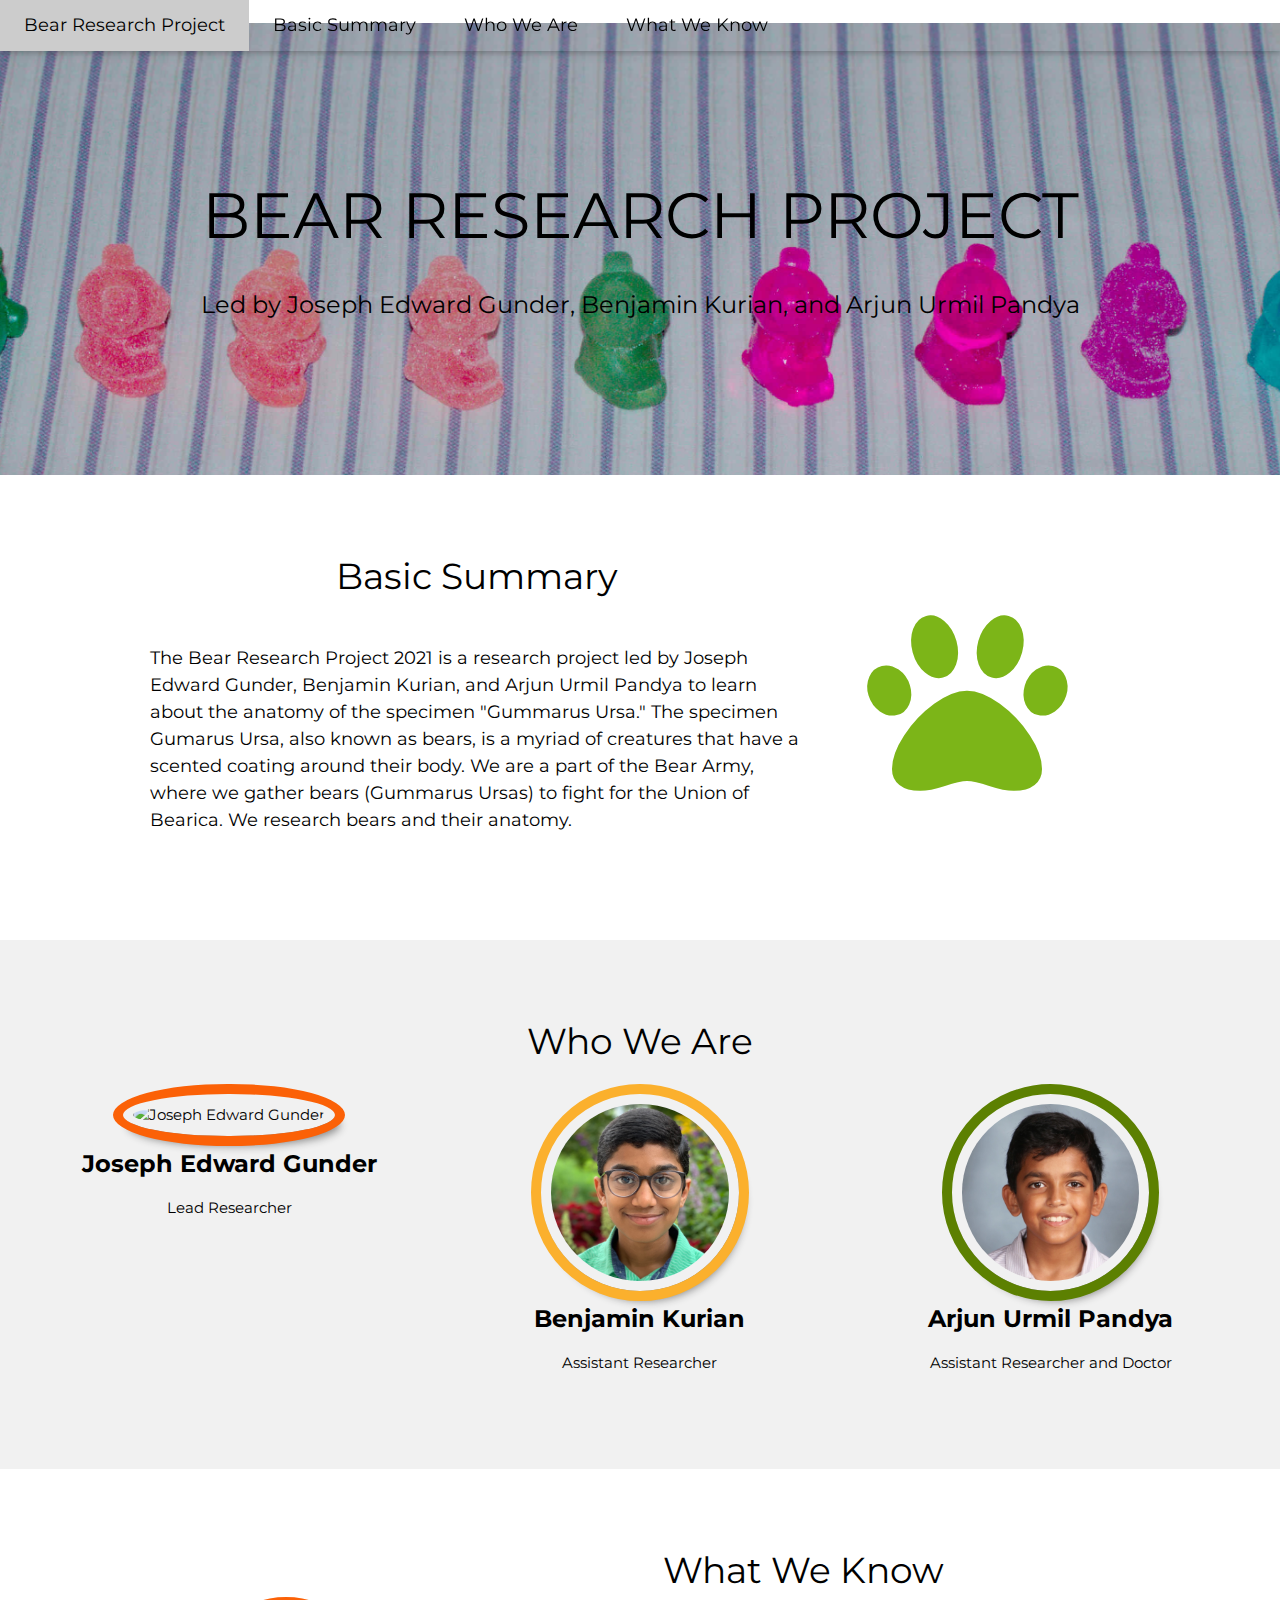
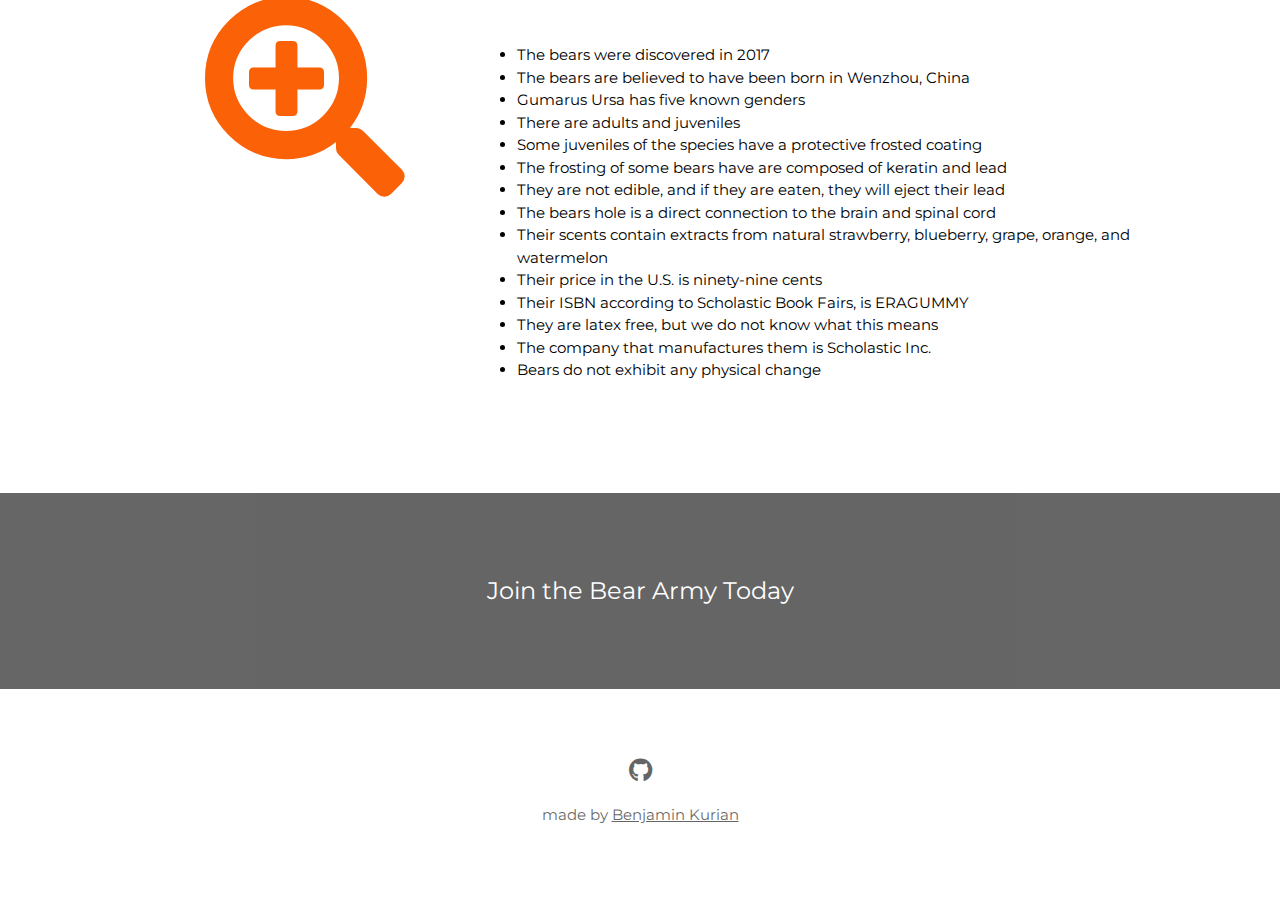
==== index.html @ c3b4f375 "added color palette and overall font is now montserrat" ====
<!DOCTYPE html>
<html itemscope="" itemtype="http://schema.org/WebPage" lang="en">
<head>
<title>Bear Research Project - A Research Project Led By Joseph Edward Gunder, Benjamin Kurian, and Arjun Urmil Pandya</title>

<meta charset="UTF-8">
<meta name="application-name" content="Bear Research Project">
<meta name="generator" content="Visual Studio Code">
<meta name="description" content="Researching the species, 'Gummarus Ursa'">
<meta name="keywords" content="Bears, Research, Project, Bear, Joseph, Edward, Gunder, Benjamin, Kurian, Arjun, Urmil, Pandya">
<meta name="author" content="Benjamin Kurian">
<meta name="viewport" content="width=device-width, initial-scale=1.0">
<link rel="stylesheet" href="https://www.w3schools.com/w3css/4/w3.css">
<link rel="stylesheet" href="https://fonts.googleapis.com/css?family=Lato">
<link rel="stylesheet" href="https://fonts.googleapis.com/css?family=Montserrat">
<link rel="stylesheet" href="https://use.fontawesome.com/releases/v5.15.4/css/all.css">
<link rel="stylesheet" href="/assets/style.css">
<link rel="shortcut icon" type="image/png" href="/images/icon.png"/>
=
</head>
<body>
<!-- Navbar -->
<div class="w3-top">
  <div class="w3-bar navbar-color w3-card w3-left-align w3-large">
    <a class="w3-bar-item w3-button w3-hover-black w3-hide-medium w3-hide-large w3-right" href="javascript:void(0);" onclick="myFunction()" title="Toggle Navigation Menu"><i class="fa fa-bars"></i></a>
    <a href="#" class="w3-bar-item w3-button w3-padding-large w3-white">Bear Research Project</a>
    <a href="#basic_summary" class="w3-bar-item w3-button w3-hide-small w3-padding-large w3-hover-white">Basic Summary</a>
    <a href="#who_we_are" class="w3-bar-item w3-button w3-hide-small w3-padding-large w3-hover-white">Who We Are</a>
    <a href="#what_we_know" class="w3-bar-item w3-button w3-hide-small w3-padding-large w3-hover-white">What We Know</a>
  </div>

  <!-- Navbar on small screens -->
  <div id="navDemo" class="w3-bar-block w3-white w3-hide w3-hide-large w3-hide-medium">
    <a href="#basic_summary" class="w3-bar-item w3-button w3-padding-large">Basic Summary</a>
    <a href="#who_we_are" class="w3-bar-item w3-button w3-padding-large">Who We Are</a>
    <a href="#what_we_know" class="w3-bar-item w3-button w3-padding-large">What We Know</a>
  </div>
</div>

<!-- Header -->
<header class="bgimg-1 w3-display-container  w3-container w3-center" style="padding:128px 16px">
  <div><h1 class="w3-margin w3-jumbo ball">BEAR RESEARCH PROJECT</h1>
  <p class="w3-xlarge">Led by Joseph Edward Gunder, Benjamin Kurian, and Arjun Urmil Pandya</p>

</header>

<!-- First Grid -->
<a id="basic_summary">
<div class="w3-row-padding w3-padding-64 w3-container">
  <div class="w3-content">
    <div class="w3-twothird">
      <h1><center>Basic Summary</center></h1>
      <h5 class="w3-padding-32">The Bear Research Project 2021 is a research project led by Joseph Edward Gunder, Benjamin Kurian, and Arjun Urmil Pandya to learn about the anatomy of the specimen "Gummarus Ursa." The specimen Gumarus Ursa, also known as bears, is a myriad of creatures that have a scented coating around their body. We are a part of the Bear Army, where we gather bears (Gummarus Ursas) to fight for the Union of Bearica. We research bears and their anatomy.</h5>
    </div>

    <div class="w3-third w3-center">
      <i class="fas fa-paw w3-padding-64 apple-green ball"></i>
    </div>
  </div>
</div>

<!-- Second Grid -->
<a id="who_we_are">

<div class="w3-row-padding w3-padding-64 w3-container w3-light-grey">
 <h1><center>Who We Are</center></h1>
<div class="w3-row-padding w3-padding-16 w3-center">
   
   <div class="w3-third">
  
      <img class="ball w3-circle w3-circle-safety-orange-blaze-orange ben-drop-shadow"src="/" alt="Joseph Edward Gunder" style="width:50%">
      <h3><b>Joseph Edward Gunder</b></h3>
      <p>Lead Researcher</p>
    </div>
    <div class="w3-third">
      <img class="ball w3-circle w3-circle-honey-yellow ben-drop-shadow" src="/images/Benjamin Kurian.jpg" alt="Benjamin Kurian" style="width:50%">
      <h3><b>Benjamin Kurian</b></h3>
      <p>Assistant Researcher</p>
    </div>
    <div class="w3-third">
      <img  class="ball w3-circle w3-circle-avocado ben-drop-shadow"  src="/images/Arjun Urmil Pandya.jpg" alt="Arjun Urmil Pandya" style="width:50%">
      <h3><b>Arjun Urmil Pandya</b></h3>
      <p>Assistant Researcher and Doctor</p>
    </div>
    <div class="w3-third">
    
      
  </div>

  <div class="w3-content">

  </div>
</div>
  </div>

<!-- Third Grid -->
<a id="what_we_know">
<div class="w3-row-padding  w3-padding-64 w3-container">
  <div class="w3-content">
    <div class="w3-third w3-center vertical-align">
      <i class="vertical-align fas fa-search-plus w3-padding-64 safety-orange-blaze-orange w3-margin-right ball"></i>
    </div>

    <div class="w3-twothird">
      <h1><center>What We Know</center></h1>
      <ul class="w3-padding-32">
     <li>The bears were discovered in 2017</li>
     <li>The bears are believed to have been born in Wenzhou, China</li>
     <li>Gumarus Ursa has five known genders</li>
      <li>There are adults and juveniles</li>
      <li>Some juveniles of the species have a protective frosted coating</li>
<li>The frosting of some bears have are composed of keratin and lead</li>
<li>They are not edible, and if they are eaten, they will eject their lead</li>
<li>The bears hole is a direct connection to the brain and spinal cord</li>
<li>Their scents contain extracts from natural strawberry, blueberry, grape, orange, and watermelon</li>
<li>Their price in the U.S. is ninety-nine cents</li>
<li>Their ISBN according to Scholastic Book Fairs, is ERAGUMMY</li>
<li>They are latex free, but we do not know what this means</li>
<li>The company that manufactures them is Scholastic Inc.</li>
<li>Bears do not exhibit any physical change</li>

       
      </ul>
    </div>
  </div>
</div>

<a id="join_army">
<div class="w3-container w3-black w3-center w3-opacity w3-padding-64">
    
    <h1 class="w3-margin w3-xlarge ball">Join the Bear Army Today</h1>
</div>

<!-- Footer -->
<footer class="w3-container w3-padding-64 w3-center w3-opacity">  
  <div class="w3-xlarge w3-padding-">
    <a href="https://github.com/benkurian/benkurian.github.io" target="_blank" rel="noopener noreferrer"><i class="fab fa-github w3-hover-opacity"></i></a>
 

   

 </div>
 <p>made by <a href="https://bit.ly/bennymyboi" target="_blank">Benjamin Kurian</a></p>
</footer>

<script>
// Used to toggle the menu on small screens when clicking on the menu button
function myFunction() {
  var x = document.getElementById("navDemo");
  if (x.className.indexOf("w3-show") == -1) {
    x.className += " w3-show";
  } else { 
    x.className = x.className.replace(" w3-show", "");
  }
}
</script>

</body>
</html>
---- assets/style.css ----
/* COLOR PALETTE*/
.safety-orange-blaze-orange {
color:#fb6107ff;
}
.minion-yellow {
color:#f3de2cff;
}
.apple-green {
color:#7cb518ff;
}
.avocado {
color:#5c8001ff;
}
.honey-yellow {
  color:#fbb02dff;
}


.navbar-color {
  animation-name: backgroundColorPalette;
  animation-duration: 5s;
  animation-iteration-count: infinite;
  animation-direction: alternate;
  animation-timing-function: ease linear; 
  /* linear is enabled default, it’s not necessary to add it make it work but it can make your code more expressive */
}

@keyframes backgroundColorPalette {
  0% {
    background: #fb6107ff;
  }
  33% {
    background: #fbb02dff;
  }
  66% {
    background: #f3de2cff;
  }
  100% {
    background: #7cb518ff;
  }
 
}


.bgimg-1 {
  background-image: url('/images/parallax1.jpg');
  min-height: 100%;
}

.w3-bar,h1,button {
font-family: "Montserrat", sans-serif;
}
.fa-anchor,.fa-paw, .fas {font-size:200px;
}

.ball {
  animation: bounce 1s ease infinite alternate;
  -webkit-animation: bounce 1s ease infinite alternate;
}

@keyframes bounce {
  from {
    transform: translateY(0px);
  }
  
  to {
    transform: translateY(-15px);
  }
}
@-webkit-keyframes bounce {
  from {
    transform: translateY(0px);
  }
  to {
    transform: translateY(-15px);
  }
} 

html {
    scroll-behavior: smooth;
  }
  

  .montserrat {
    font-family: "Montserrat";
  }
  body,h1,h2,h3,h4,h5,h6 {
    font-family: "Montserrat", sans-serif;
  }
  
  .bgimg-1, .bgimg-2, .bgimg-3 {
    background-attachment: fixed;
    background-position: center;
    background-repeat: no-repeat;
    background-size: cover;
  }


  

  .vertical-align {
    vertical-align: middle;
  }

  .w3-circle-safety-orange-blaze-orange {
    outline: 10px solid #fb6107ff;
  }
  
  .w3-circle-honey-yellow {
    outline: 10px solid #fbb02dff;
  }

  .w3-circle-avocado {
    outline: 10px solid #5c8001ff;
  }

  .ben-drop-shadow {
    padding: 10px;
    box-shadow: 5px 10px 8px #888888;
  }
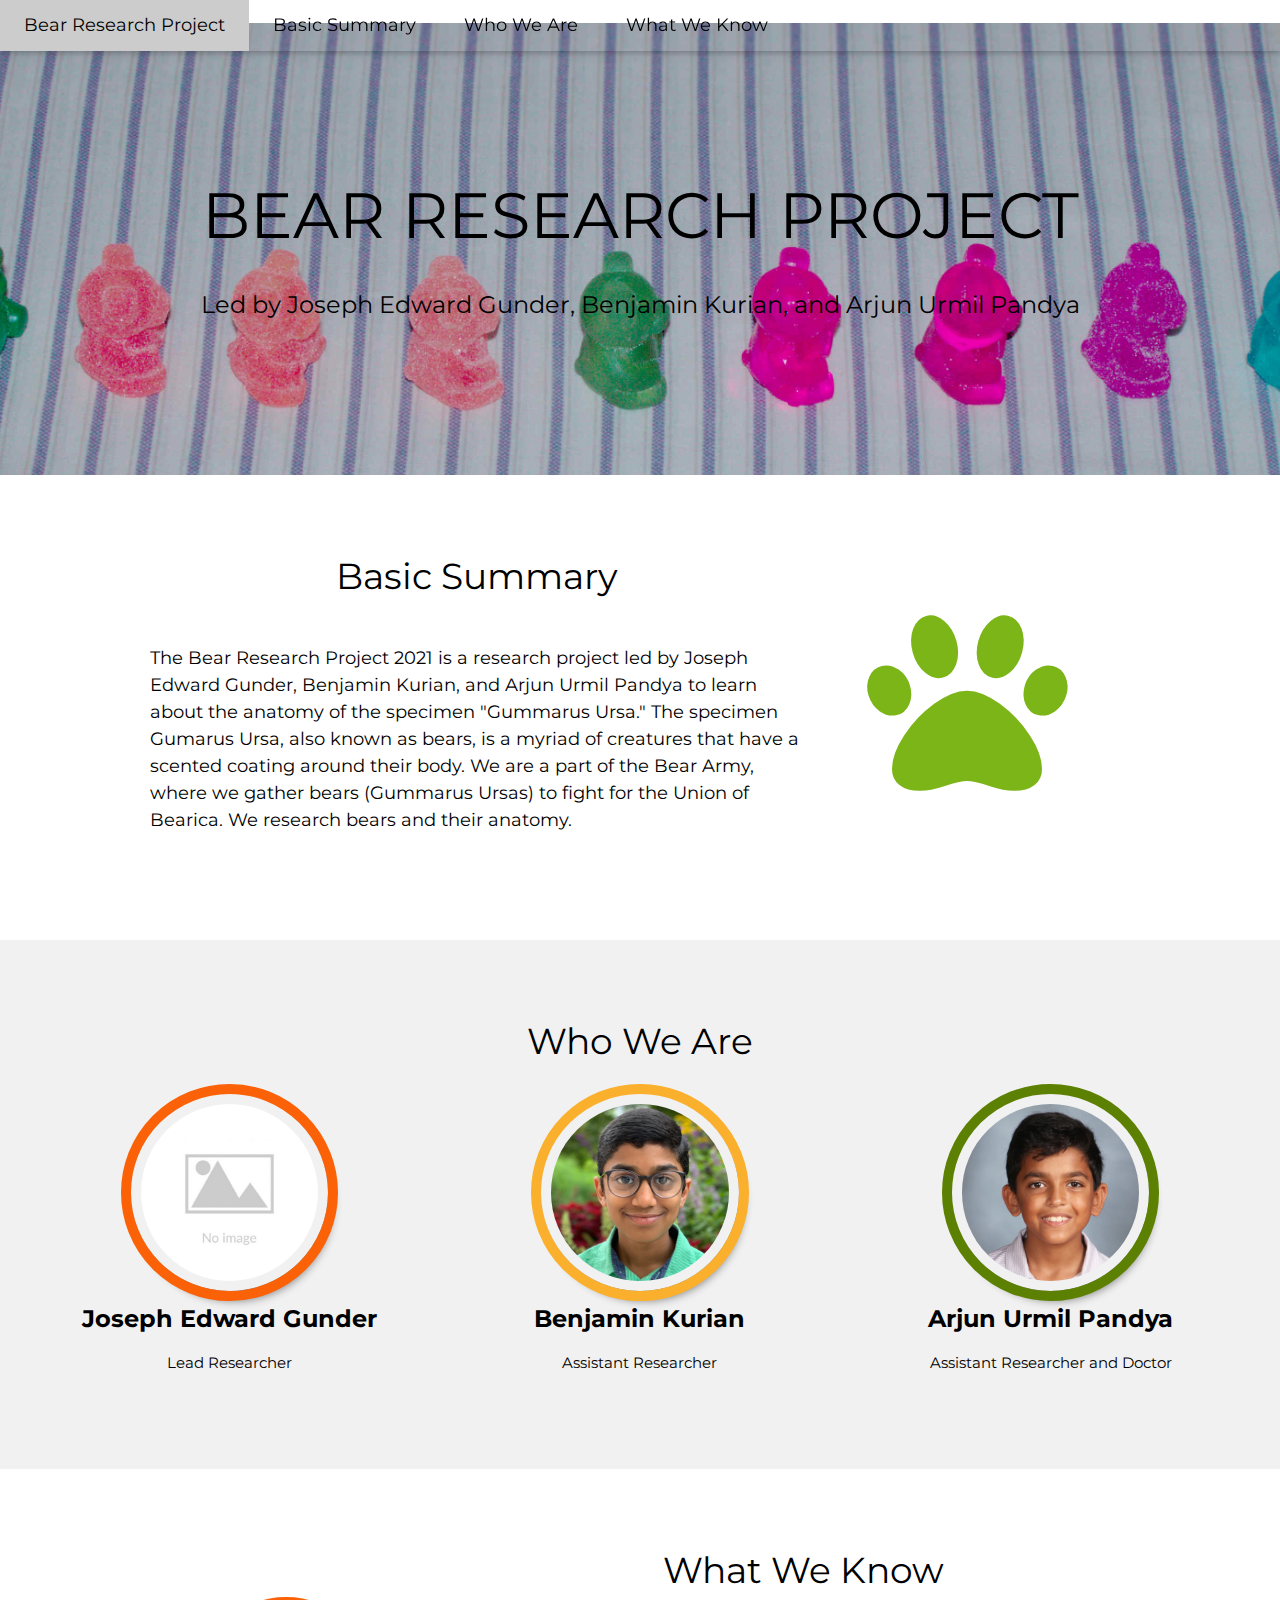
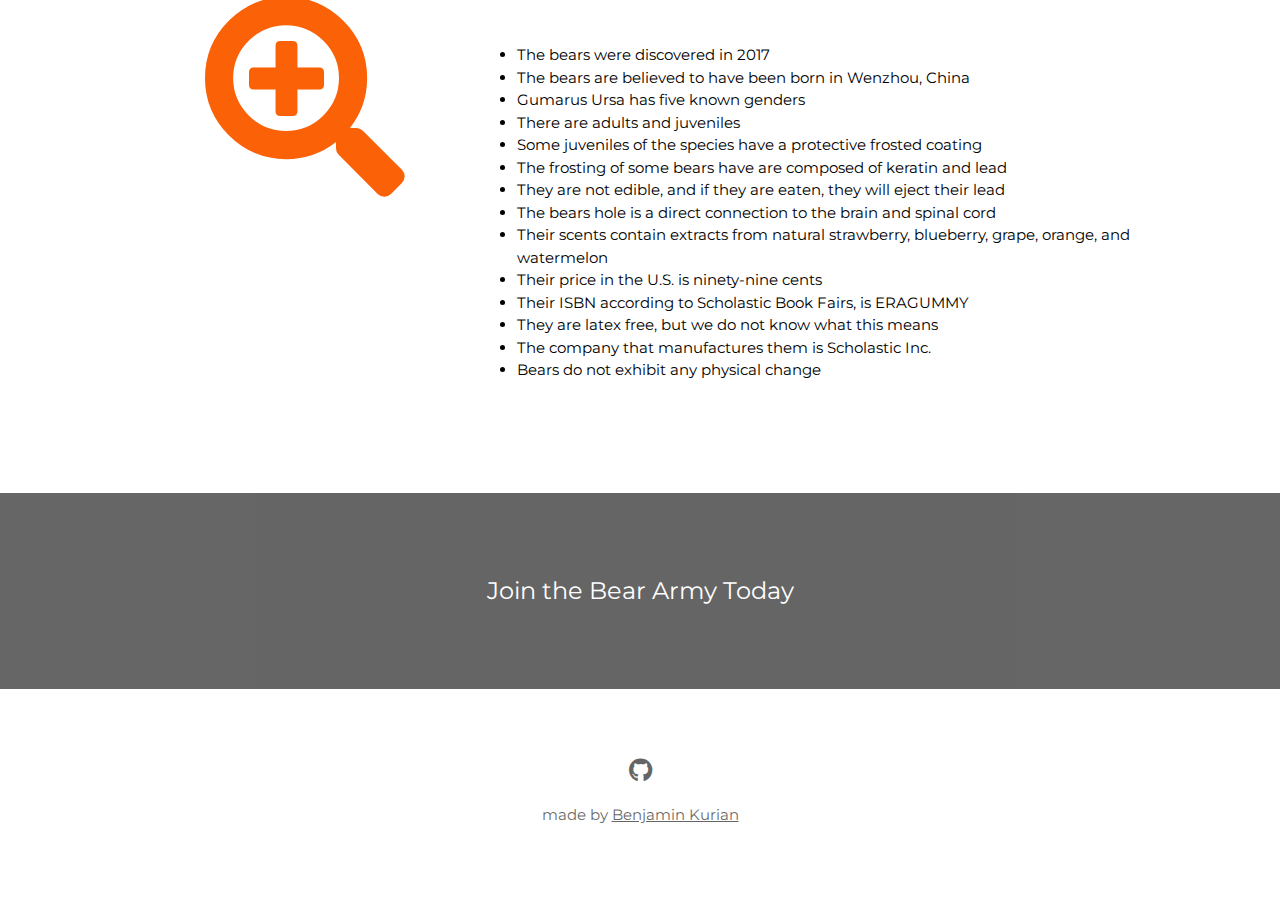
==== commit 40e05f84: "added placeholder image for joey" ====
--- a/index.html
+++ b/index.html
@@ -67,18 +67,23 @@
 <div class="w3-row-padding w3-padding-16 w3-center">
    
    <div class="w3-third">
-  
-      <img class="ball w3-circle w3-circle-safety-orange-blaze-orange ben-drop-shadow"src="/" alt="Joseph Edward Gunder" style="width:50%">
+  <a href="/404.html">
+      <img class="ball w3-circle w3-circle-safety-orange-blaze-orange ben-drop-shadow imghover"src="/images/Joseph Edward Gunder.jpg" onerror="this.onerror=null; this.src='/images/Default.jpeg'" alt="Joseph Edward Gunder" style="width:50%">
+      </a>
       <h3><b>Joseph Edward Gunder</b></h3>
       <p>Lead Researcher</p>
     </div>
     <div class="w3-third">
-      <img class="ball w3-circle w3-circle-honey-yellow ben-drop-shadow" src="/images/Benjamin Kurian.jpg" alt="Benjamin Kurian" style="width:50%">
+      <a href="https://www.youtube.com/channel/UCA2d49S_v6B-mIhOC64bJmg">
+      <img class="ball w3-circle w3-circle-honey-yellow ben-drop-shadow imghover" src="/images/Benjamin Kurian.jpg" alt="Benjamin Kurian" style="width:50%">
+      </a>
       <h3><b>Benjamin Kurian</b></h3>
       <p>Assistant Researcher</p>
     </div>
     <div class="w3-third">
-      <img  class="ball w3-circle w3-circle-avocado ben-drop-shadow"  src="/images/Arjun Urmil Pandya.jpg" alt="Arjun Urmil Pandya" style="width:50%">
+      <a href="https://web.roblox.com/users/1098458912/profile">
+      <img  class="ball w3-circle w3-circle-avocado ben-drop-shadow imghover"  src="/images/Arjun Urmil Pandya.jpg" alt="Arjun Urmil Pandya" style="width:50%">
+      </a>
       <h3><b>Arjun Urmil Pandya</b></h3>
       <p>Assistant Researcher and Doctor</p>
     </div>
@@ -140,7 +145,7 @@
    
 
  </div>
- <p>made by <a href="https://bit.ly/bennymyboi" target="_blank">Benjamin Kurian</a></p>
+ <p>made by <a href="https://www.youtube.com/channel/UCA2d49S_v6B-mIhOC64bJmg" target="_blank">Benjamin Kurian</a></p>
 </footer>
 
 <script>
--- a/assets/style.css
+++ b/assets/style.css
@@ -117,4 +117,8 @@
   .ben-drop-shadow {
     padding: 10px;
     box-shadow: 5px 10px 8px #888888;
+  }
+
+  .imghover:hover {
+    opacity: 50%;
   }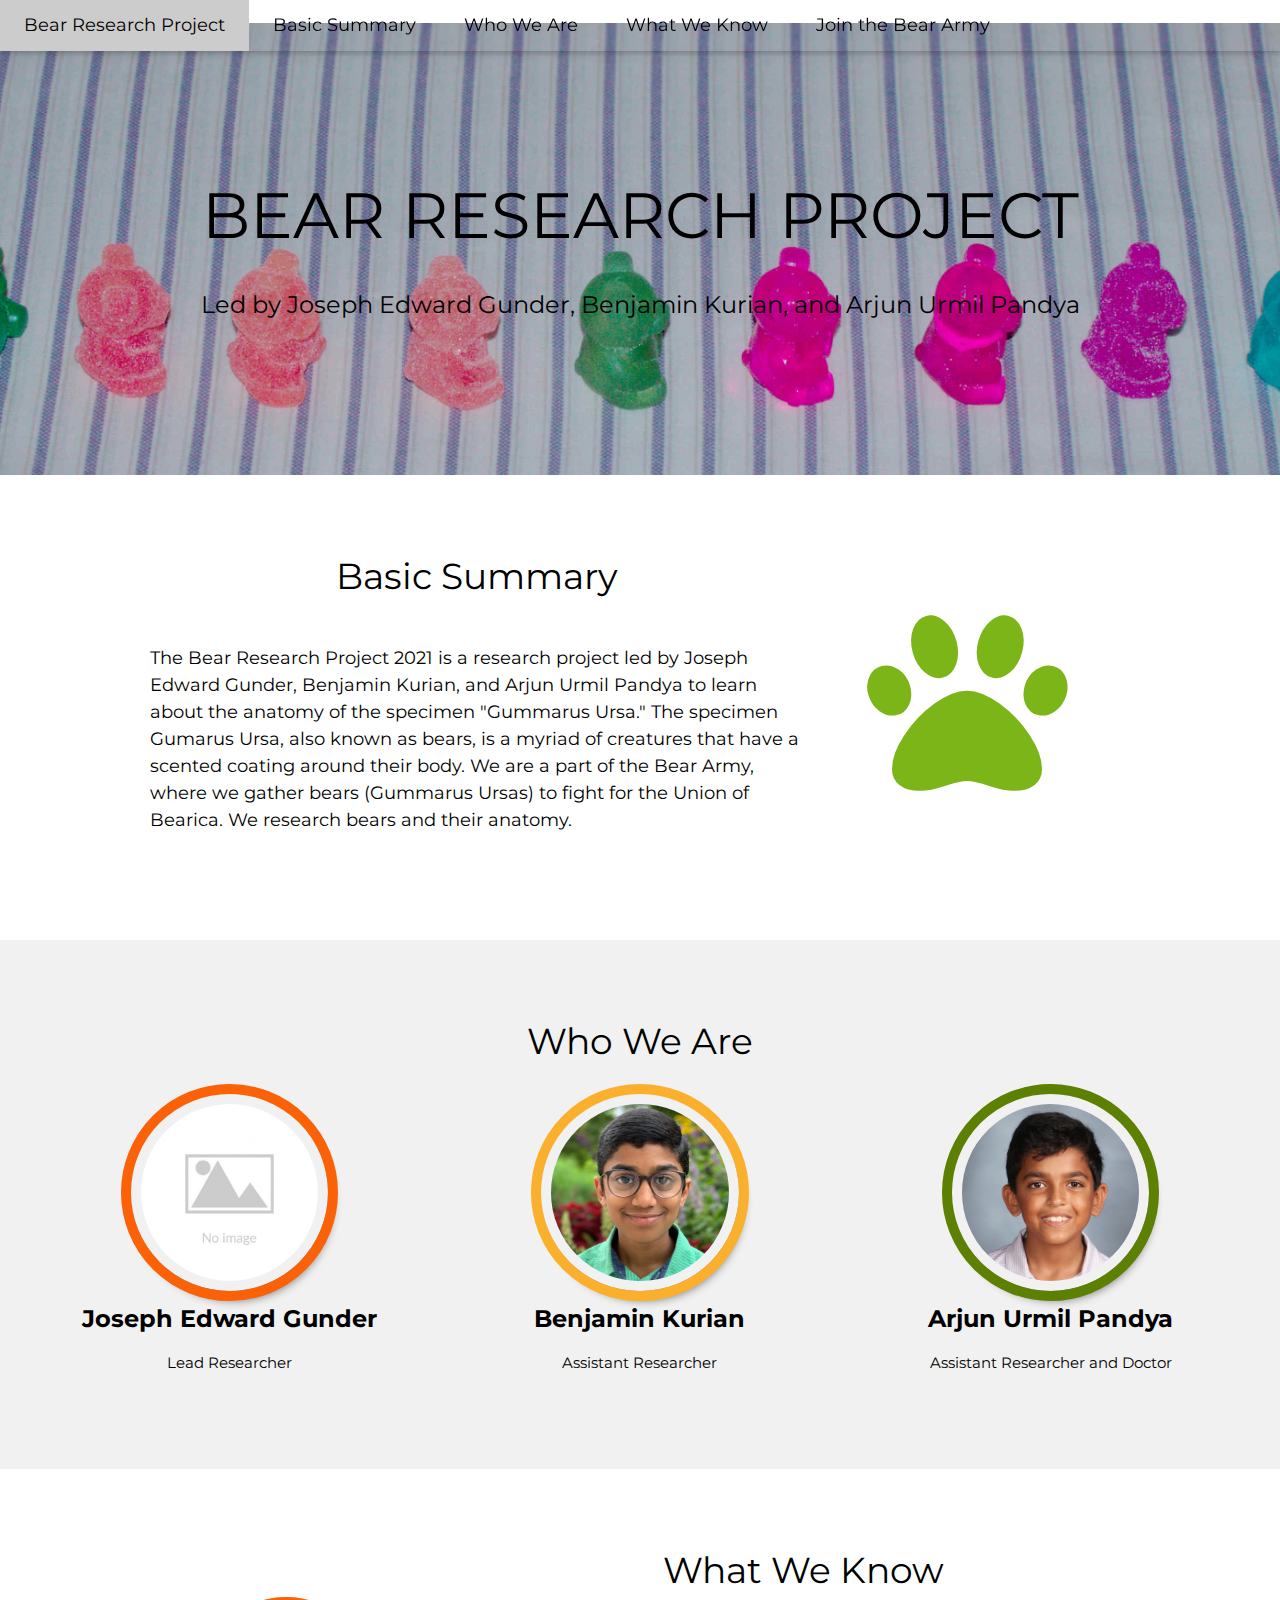
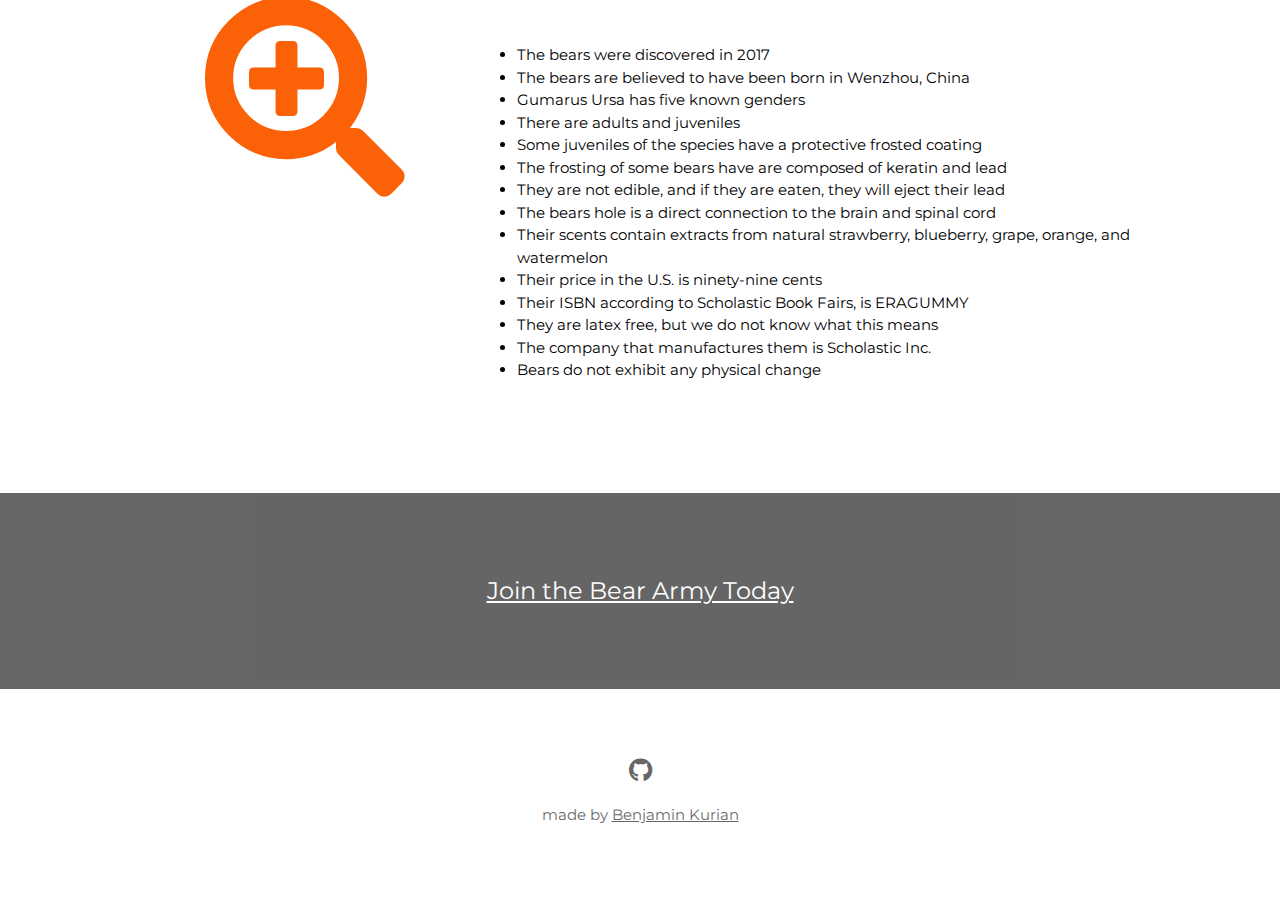
==== commit 2401669c: "added recruiting page" ====
--- a/index.html
+++ b/index.html
@@ -27,6 +27,7 @@
     <a href="#basic_summary" class="w3-bar-item w3-button w3-hide-small w3-padding-large w3-hover-white">Basic Summary</a>
     <a href="#who_we_are" class="w3-bar-item w3-button w3-hide-small w3-padding-large w3-hover-white">Who We Are</a>
     <a href="#what_we_know" class="w3-bar-item w3-button w3-hide-small w3-padding-large w3-hover-white">What We Know</a>
+    <a href="/recruit.html" class="w3-bar-item w3-button w3-hide-small w3-padding-large w3-hover-white">Join the Bear Army</a>  
   </div>
 
   <!-- Navbar on small screens -->
@@ -34,6 +35,7 @@
     <a href="#basic_summary" class="w3-bar-item w3-button w3-padding-large">Basic Summary</a>
     <a href="#who_we_are" class="w3-bar-item w3-button w3-padding-large">Who We Are</a>
     <a href="#what_we_know" class="w3-bar-item w3-button w3-padding-large">What We Know</a>
+    <a href="/recruit.html" class="w3-bar-item w3-button w3-padding-large">Join the Bear Army</a>
   </div>
 </div>
 
@@ -67,21 +69,21 @@
 <div class="w3-row-padding w3-padding-16 w3-center">
    
    <div class="w3-third">
-  <a href="/404.html">
+  <a href="mailto:joeygunder819@gmail.com">
       <img class="ball w3-circle w3-circle-safety-orange-blaze-orange ben-drop-shadow imghover"src="/images/Joseph Edward Gunder.jpg" onerror="this.onerror=null; this.src='/images/Default.jpeg'" alt="Joseph Edward Gunder" style="width:50%">
       </a>
       <h3><b>Joseph Edward Gunder</b></h3>
       <p>Lead Researcher</p>
     </div>
     <div class="w3-third">
-      <a href="https://www.youtube.com/channel/UCA2d49S_v6B-mIhOC64bJmg">
+      <a href="mailto:bkuroh17@gmail.com">
       <img class="ball w3-circle w3-circle-honey-yellow ben-drop-shadow imghover" src="/images/Benjamin Kurian.jpg" alt="Benjamin Kurian" style="width:50%">
       </a>
       <h3><b>Benjamin Kurian</b></h3>
       <p>Assistant Researcher</p>
     </div>
     <div class="w3-third">
-      <a href="https://web.roblox.com/users/1098458912/profile">
+      <a href="mailto:arjunupandya0@gmail.com">
       <img  class="ball w3-circle w3-circle-avocado ben-drop-shadow imghover"  src="/images/Arjun Urmil Pandya.jpg" alt="Arjun Urmil Pandya" style="width:50%">
       </a>
       <h3><b>Arjun Urmil Pandya</b></h3>
@@ -133,7 +135,7 @@
 <a id="join_army">
 <div class="w3-container w3-black w3-center w3-opacity w3-padding-64">
     
-    <h1 class="w3-margin w3-xlarge ball">Join the Bear Army Today</h1>
+    <a href="/recruit.html"><h1 class="w3-margin w3-xlarge ball">Join the Bear Army Today</h1></a>
 </div>
 
 <!-- Footer -->
@@ -145,7 +147,7 @@
    
 
  </div>
- <p>made by <a href="https://www.youtube.com/channel/UCA2d49S_v6B-mIhOC64bJmg" target="_blank">Benjamin Kurian</a></p>
+ <p>made by <a href="mailto:bkuroh17@gmail.com" target="_blank">Benjamin Kurian</a></p>
 </footer>
 
 <script>
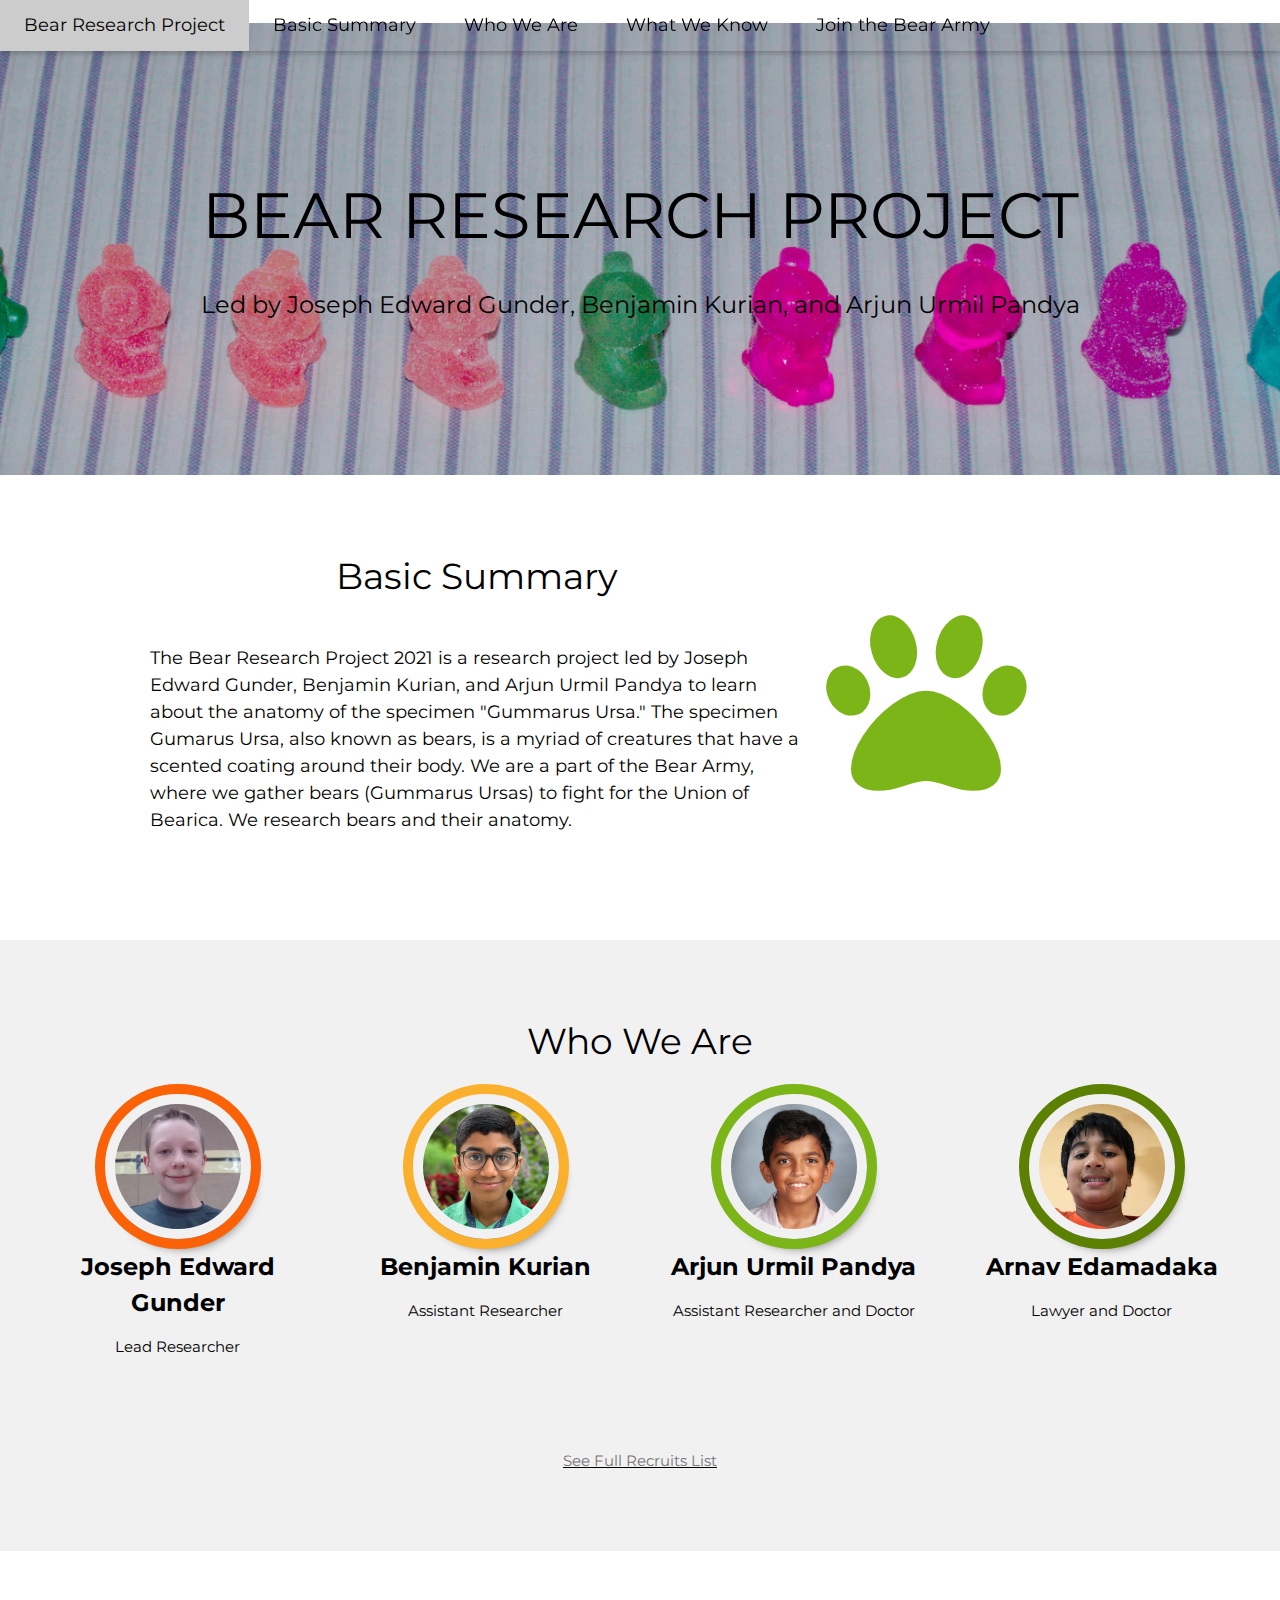
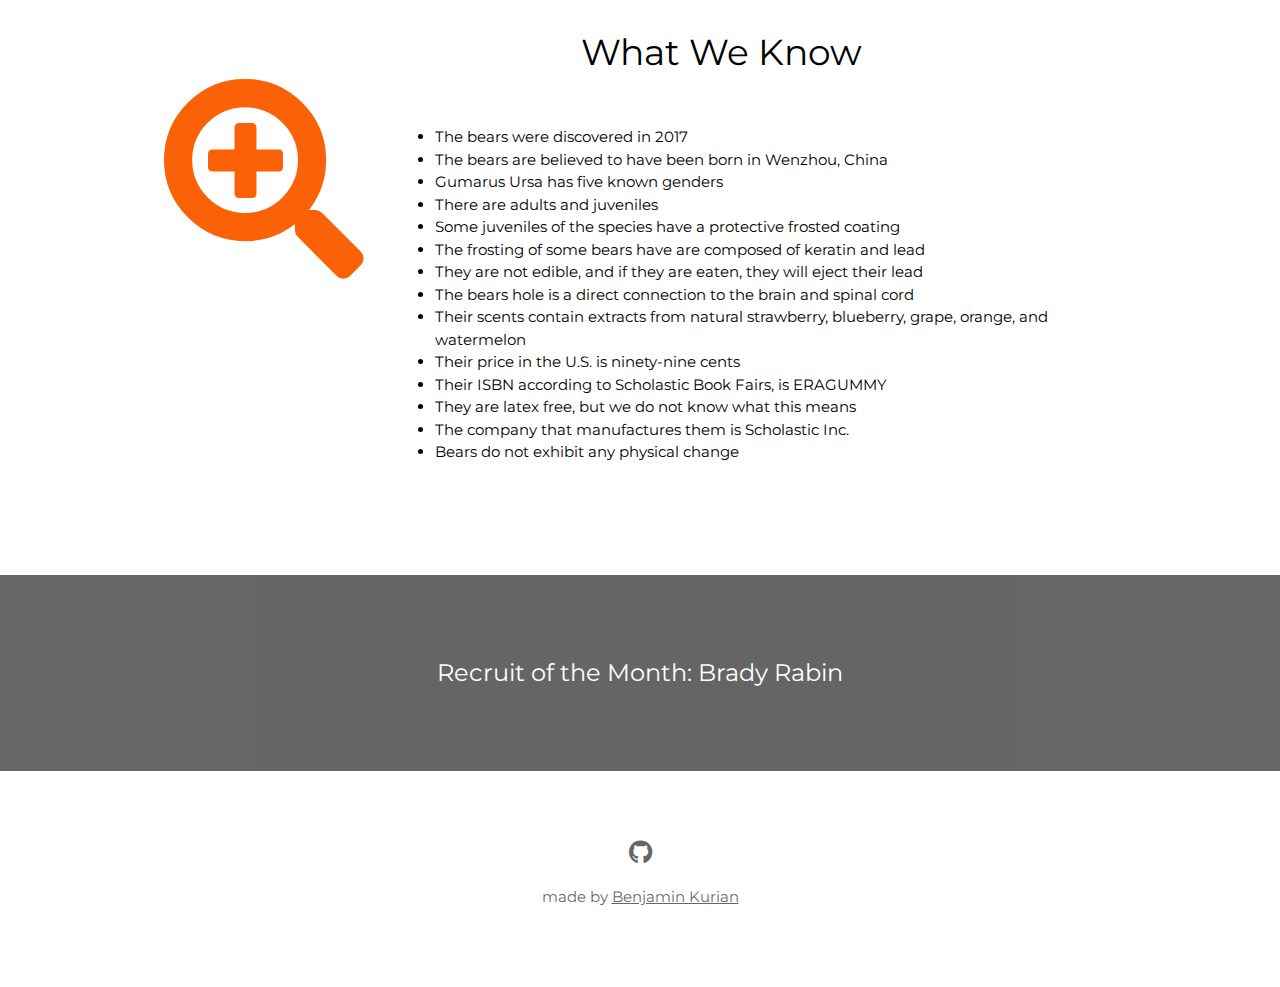
==== commit 66b7b336: "added login functionality and arnav to homepage" ====
--- a/index.html
+++ b/index.html
@@ -55,7 +55,7 @@
       <h5 class="w3-padding-32">The Bear Research Project 2021 is a research project led by Joseph Edward Gunder, Benjamin Kurian, and Arjun Urmil Pandya to learn about the anatomy of the specimen "Gummarus Ursa." The specimen Gumarus Ursa, also known as bears, is a myriad of creatures that have a scented coating around their body. We are a part of the Bear Army, where we gather bears (Gummarus Ursas) to fight for the Union of Bearica. We research bears and their anatomy.</h5>
     </div>
 
-    <div class="w3-third w3-center">
+    <div class="w3-quarter w3-center">
       <i class="fas fa-paw w3-padding-64 apple-green ball"></i>
     </div>
   </div>
@@ -68,32 +68,40 @@
  <h1><center>Who We Are</center></h1>
 <div class="w3-row-padding w3-padding-16 w3-center">
    
-   <div class="w3-third">
+   <div class="w3-quarter">
   <a href="mailto:joeygunder819@gmail.com">
-      <img class="ball w3-circle w3-circle-safety-orange-blaze-orange ben-drop-shadow imghover"src="/images/Joseph Edward Gunder.jpg" onerror="this.onerror=null; this.src='/images/Default.jpeg'" alt="Joseph Edward Gunder" style="width:50%">
+      <img class="ball w3-circle w3-circle-safety-orange-blaze-orange ben-drop-shadow imghover"src="/images/Joseph Edward Gunder.jpg" style="width:50%">
       </a>
       <h3><b>Joseph Edward Gunder</b></h3>
       <p>Lead Researcher</p>
     </div>
-    <div class="w3-third">
+    <div class="w3-quarter">
       <a href="mailto:bkuroh17@gmail.com">
       <img class="ball w3-circle w3-circle-honey-yellow ben-drop-shadow imghover" src="/images/Benjamin Kurian.jpg" alt="Benjamin Kurian" style="width:50%">
       </a>
       <h3><b>Benjamin Kurian</b></h3>
       <p>Assistant Researcher</p>
     </div>
-    <div class="w3-third">
+    <div class="w3-quarter">
       <a href="mailto:arjunupandya0@gmail.com">
-      <img  class="ball w3-circle w3-circle-avocado ben-drop-shadow imghover"  src="/images/Arjun Urmil Pandya.jpg" alt="Arjun Urmil Pandya" style="width:50%">
+      <img  class="ball w3-circle w3-circle-apple-green ben-drop-shadow imghover"  src="/images/Arjun Urmil Pandya.jpg" alt="Arjun Urmil Pandya" style="width:50%">
       </a>
       <h3><b>Arjun Urmil Pandya</b></h3>
       <p>Assistant Researcher and Doctor</p>
     </div>
-    <div class="w3-third">
+    <div class="w3-quarter">
+      <a href="mailto:superjarjararnav@gmail.com">
+      <img  class="ball w3-circle w3-circle-avocado ben-drop-shadow imghover"  src="/images/Arnav Edamadaka.jpg" onerror="this.onerror=null; this.src='/images/Default.jpeg'" alt="Arnav Edamadaka" style="width:50%">
+      </a>
+      <h3><b>Arnav Edamadaka</b></h3>
+      <p>Lawyer and Doctor</p>
+    </div>
+   
     
       
   </div>
-
+<br><br>
+<center><a href="/recruitlist.html"><p class="w3-text-grey">See Full Recruits List</p></a></center>
   <div class="w3-content">
 
   </div>
@@ -104,7 +112,7 @@
 <a id="what_we_know">
 <div class="w3-row-padding  w3-padding-64 w3-container">
   <div class="w3-content">
-    <div class="w3-third w3-center vertical-align">
+    <div class="w3-quarter w3-center vertical-align">
       <i class="vertical-align fas fa-search-plus w3-padding-64 safety-orange-blaze-orange w3-margin-right ball"></i>
     </div>
 
@@ -135,7 +143,7 @@
 <a id="join_army">
 <div class="w3-container w3-black w3-center w3-opacity w3-padding-64">
     
-    <a href="/recruit.html"><h1 class="w3-margin w3-xlarge ball">Join the Bear Army Today</h1></a>
+  <h1 class="w3-margin w3-xlarge ball">Recruit of the Month: Brady Rabin</h1>
 </div>
 
 <!-- Footer -->
@@ -162,5 +170,9 @@
 }
 </script>
 
+<!---
+  Script for an unknown image: 
+  onerror="this.onerror=null; this.src='/images/Default.jpeg'"
+  --->
 </body>
 </html>
--- a/assets/style.css
+++ b/assets/style.css
@@ -114,6 +114,10 @@
     outline: 10px solid #5c8001ff;
   }
 
+  .w3-circle-apple-green {
+    outline: 10px solid #7cb518ff;
+  }
+
   .ben-drop-shadow {
     padding: 10px;
     box-shadow: 5px 10px 8px #888888;
@@ -121,4 +125,17 @@
 
   .imghover:hover {
     opacity: 50%;
+  }
+
+  .center {
+    margin-left: auto;
+    margin-right: auto;
+  }
+
+  .bold {
+    font-weight: bold;
+  }
+
+  button {
+    border-radius: 4px;
   }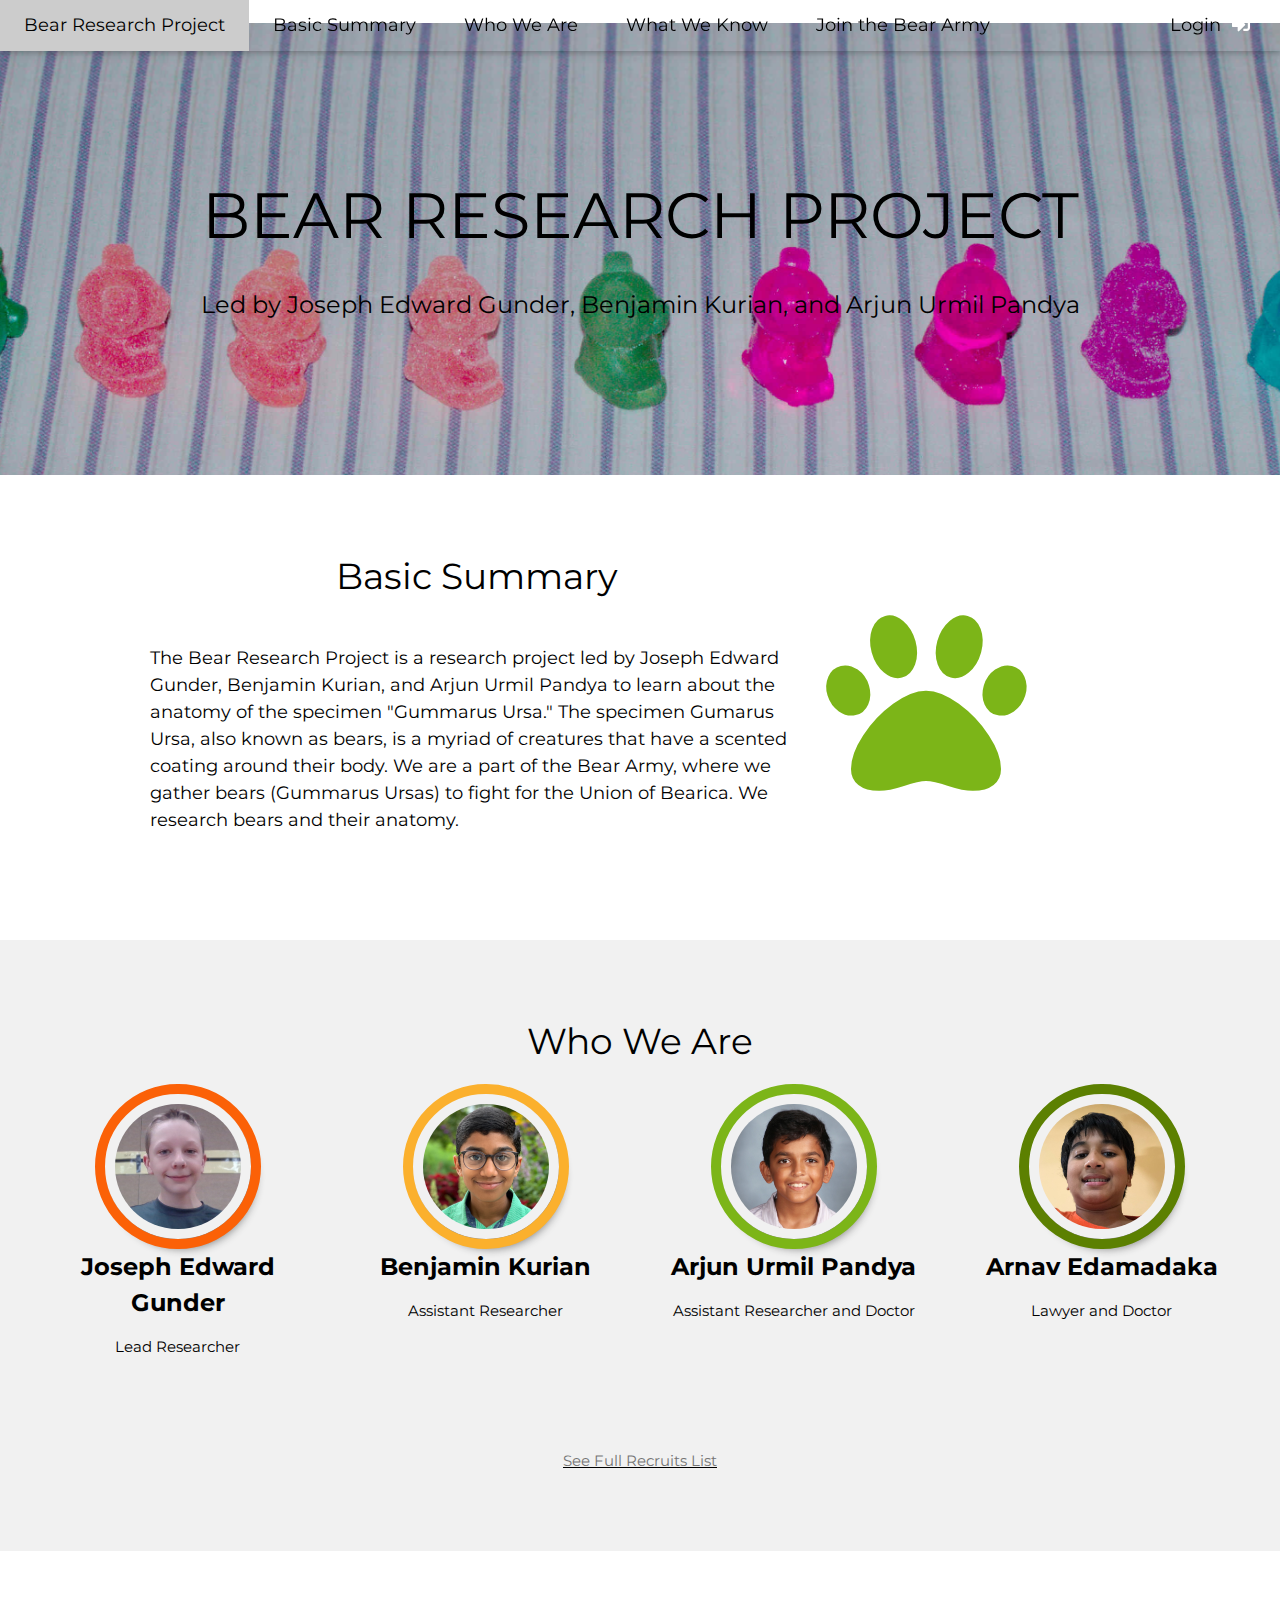
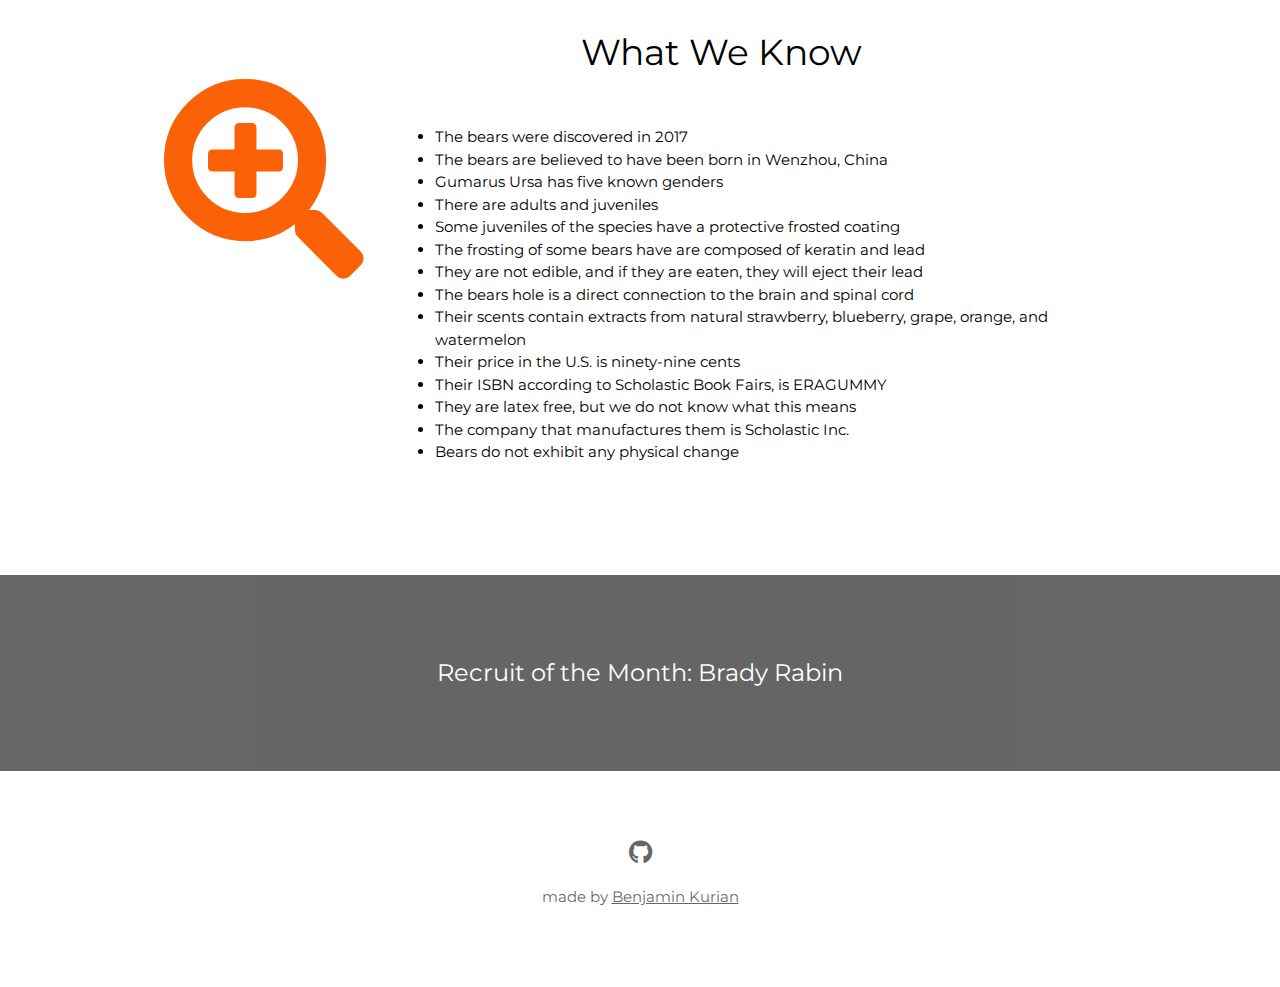
==== commit 4afbd399: "finished login system, now live" ====
--- a/index.html
+++ b/index.html
@@ -21,7 +21,8 @@
 <body>
 <!-- Navbar -->
 <div class="w3-top">
-  <div class="w3-bar navbar-color w3-card w3-left-align w3-large">
+  <div class="w3-bar navbar-color w3-card w3-large">
+  <div class="w3-left">
     <a class="w3-bar-item w3-button w3-hover-black w3-hide-medium w3-hide-large w3-right" href="javascript:void(0);" onclick="myFunction()" title="Toggle Navigation Menu"><i class="fa fa-bars"></i></a>
     <a href="#" class="w3-bar-item w3-button w3-padding-large w3-white">Bear Research Project</a>
     <a href="#basic_summary" class="w3-bar-item w3-button w3-hide-small w3-padding-large w3-hover-white">Basic Summary</a>
@@ -29,6 +30,15 @@
     <a href="#what_we_know" class="w3-bar-item w3-button w3-hide-small w3-padding-large w3-hover-white">What We Know</a>
     <a href="/recruit.html" class="w3-bar-item w3-button w3-hide-small w3-padding-large w3-hover-white">Join the Bear Army</a>  
   </div>
+  <div class="w3-right">
+
+    <a href="/assets/login.html" class="w3-bar-item w3-button w3-hide-small w3-padding-large">Login
+      <i class="fas fa-sign-in-alt" style="color: white; font-size: auto; padding:3px 6px!important"></i>
+    </a>  
+  </div>
+  </div>
+  
+
 
   <!-- Navbar on small screens -->
   <div id="navDemo" class="w3-bar-block w3-white w3-hide w3-hide-large w3-hide-medium">
@@ -36,10 +46,11 @@
     <a href="#who_we_are" class="w3-bar-item w3-button w3-padding-large">Who We Are</a>
     <a href="#what_we_know" class="w3-bar-item w3-button w3-padding-large">What We Know</a>
     <a href="/recruit.html" class="w3-bar-item w3-button w3-padding-large">Join the Bear Army</a>
+      <a href="/assets/login.html" class="w3-bar-item w3-button w3-padding-large">Login</a>
   </div>
 </div>
 
-<!-- Header -->
+<!-- Header --> 
 <header class="bgimg-1 w3-display-container  w3-container w3-center" style="padding:128px 16px">
   <div><h1 class="w3-margin w3-jumbo ball">BEAR RESEARCH PROJECT</h1>
   <p class="w3-xlarge">Led by Joseph Edward Gunder, Benjamin Kurian, and Arjun Urmil Pandya</p>
@@ -52,7 +63,7 @@
   <div class="w3-content">
     <div class="w3-twothird">
       <h1><center>Basic Summary</center></h1>
-      <h5 class="w3-padding-32">The Bear Research Project 2021 is a research project led by Joseph Edward Gunder, Benjamin Kurian, and Arjun Urmil Pandya to learn about the anatomy of the specimen "Gummarus Ursa." The specimen Gumarus Ursa, also known as bears, is a myriad of creatures that have a scented coating around their body. We are a part of the Bear Army, where we gather bears (Gummarus Ursas) to fight for the Union of Bearica. We research bears and their anatomy.</h5>
+      <h5 class="w3-padding-32">The Bear Research Project is a research project led by Joseph Edward Gunder, Benjamin Kurian, and Arjun Urmil Pandya to learn about the anatomy of the specimen "Gummarus Ursa." The specimen Gumarus Ursa, also known as bears, is a myriad of creatures that have a scented coating around their body. We are a part of the Bear Army, where we gather bears (Gummarus Ursas) to fight for the Union of Bearica. We research bears and their anatomy.</h5>
     </div>
 
     <div class="w3-quarter w3-center">
--- a/assets/style.css
+++ b/assets/style.css
@@ -50,8 +50,9 @@
 .w3-bar,h1,button {
 font-family: "Montserrat", sans-serif;
 }
-.fa-anchor,.fa-paw, .fas {font-size:200px;
+.fa-search-plus ,.fa-paw {font-size:200px;
 }
+
 
 .ball {
   animation: bounce 1s ease infinite alternate;
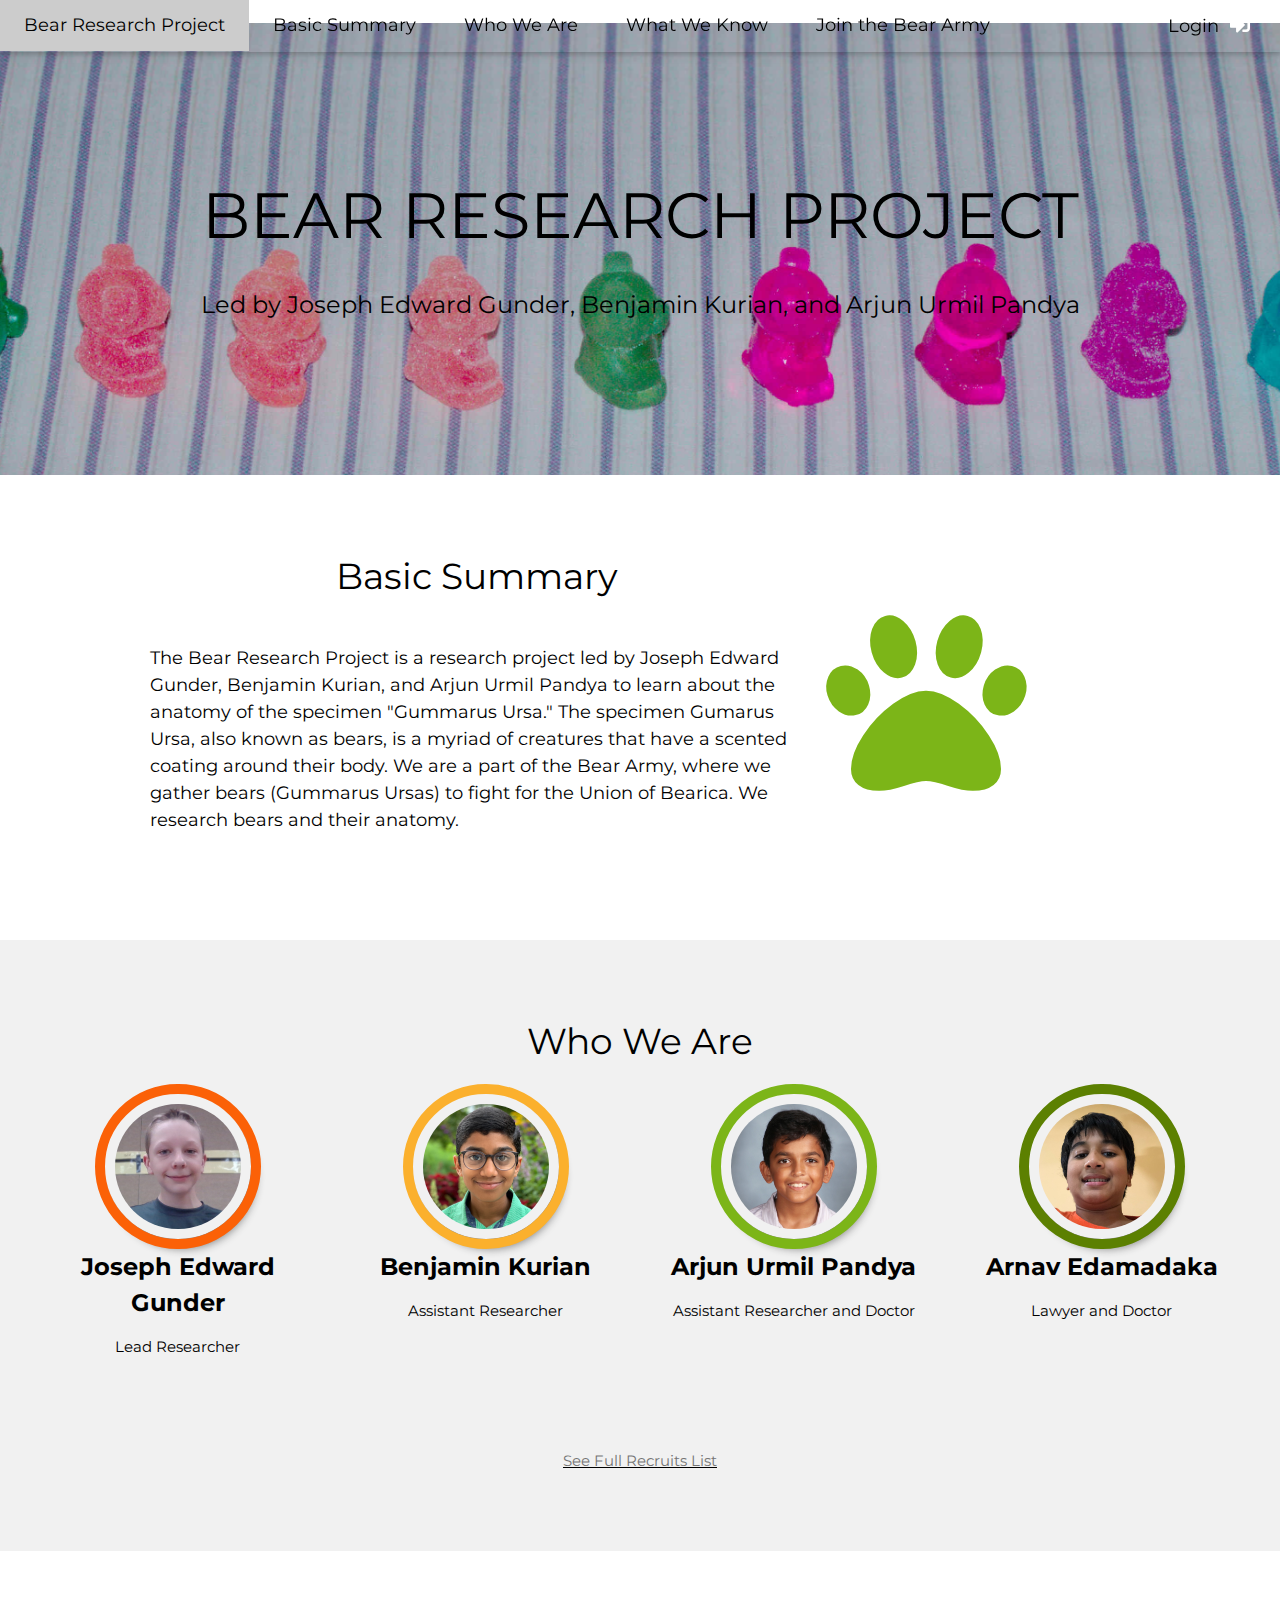
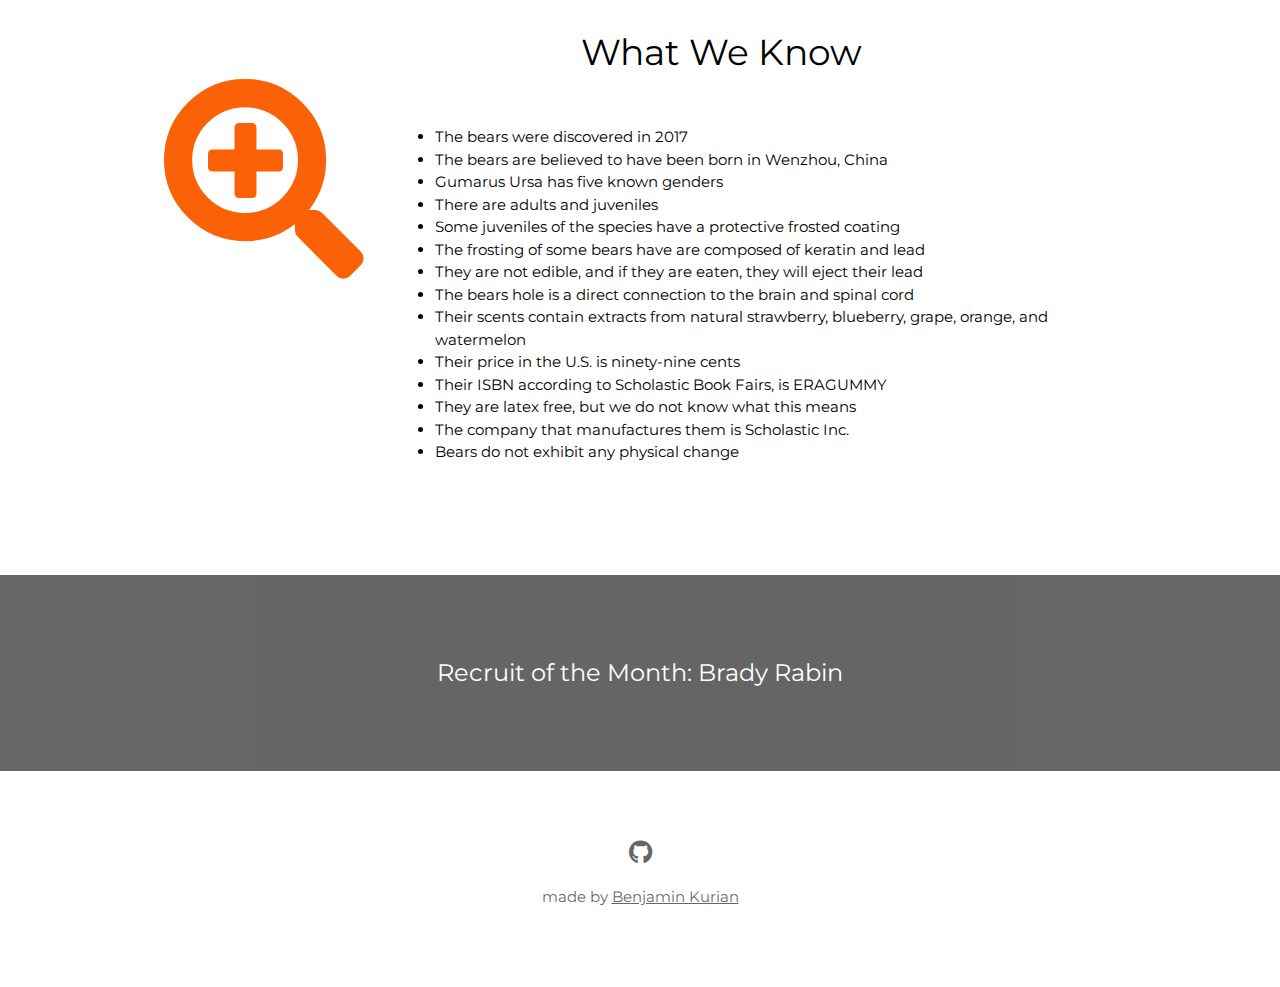
==== commit c1ed0226: "my final attemt to fix the icon size issue before i go to sleep" ====
--- a/index.html
+++ b/index.html
@@ -33,7 +33,7 @@
   <div class="w3-right">
 
     <a href="/assets/login.html" class="w3-bar-item w3-button w3-hide-small w3-padding-large">Login
-      <i class="fas fa-sign-in-alt" style="color: white; font-size: auto; padding:3px 6px!important"></i>
+      <i class="fas fa-sign-in-alt" style="color: white; font-size: 1.35rem; padding:3px 6px!important"></i>
     </a>  
   </div>
   </div>
@@ -67,7 +67,7 @@
     </div>
 
     <div class="w3-quarter w3-center">
-      <i class="fas fa-paw w3-padding-64 apple-green ball"></i>
+      <i class="fas fa-paw w3-padding-64 apple-green ball" style="font-size: 200px;"></i>
     </div>
   </div>
 </div>
@@ -124,7 +124,7 @@
 <div class="w3-row-padding  w3-padding-64 w3-container">
   <div class="w3-content">
     <div class="w3-quarter w3-center vertical-align">
-      <i class="vertical-align fas fa-search-plus w3-padding-64 safety-orange-blaze-orange w3-margin-right ball"></i>
+      <i class="vertical-align fas fa-search-plus w3-padding-64 safety-orange-blaze-orange w3-margin-right ball" style="font-size: 200px;"></i>
     </div>
 
     <div class="w3-twothird">
--- a/assets/style.css
+++ b/assets/style.css
@@ -50,8 +50,7 @@
 .w3-bar,h1,button {
 font-family: "Montserrat", sans-serif;
 }
-.fa-search-plus ,.fa-paw {font-size:200px;
-}
+
 
 
 .ball {
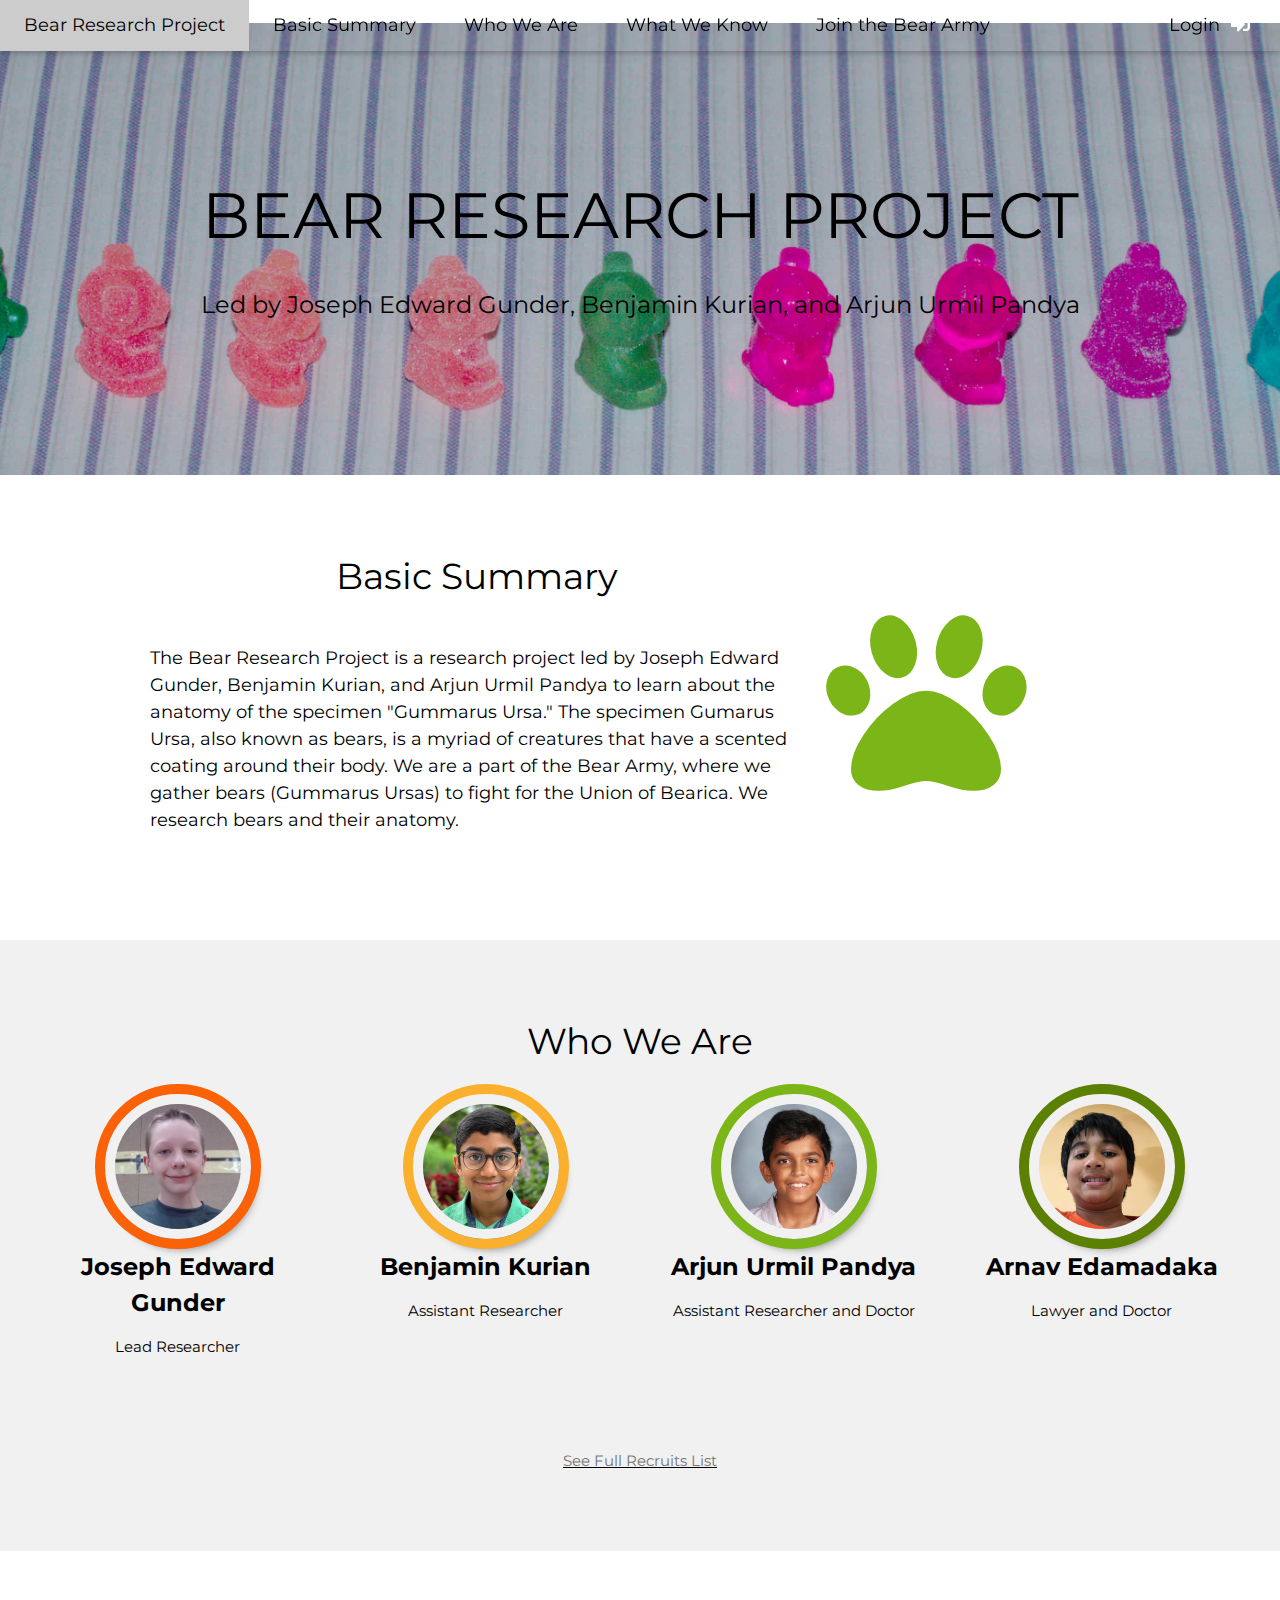
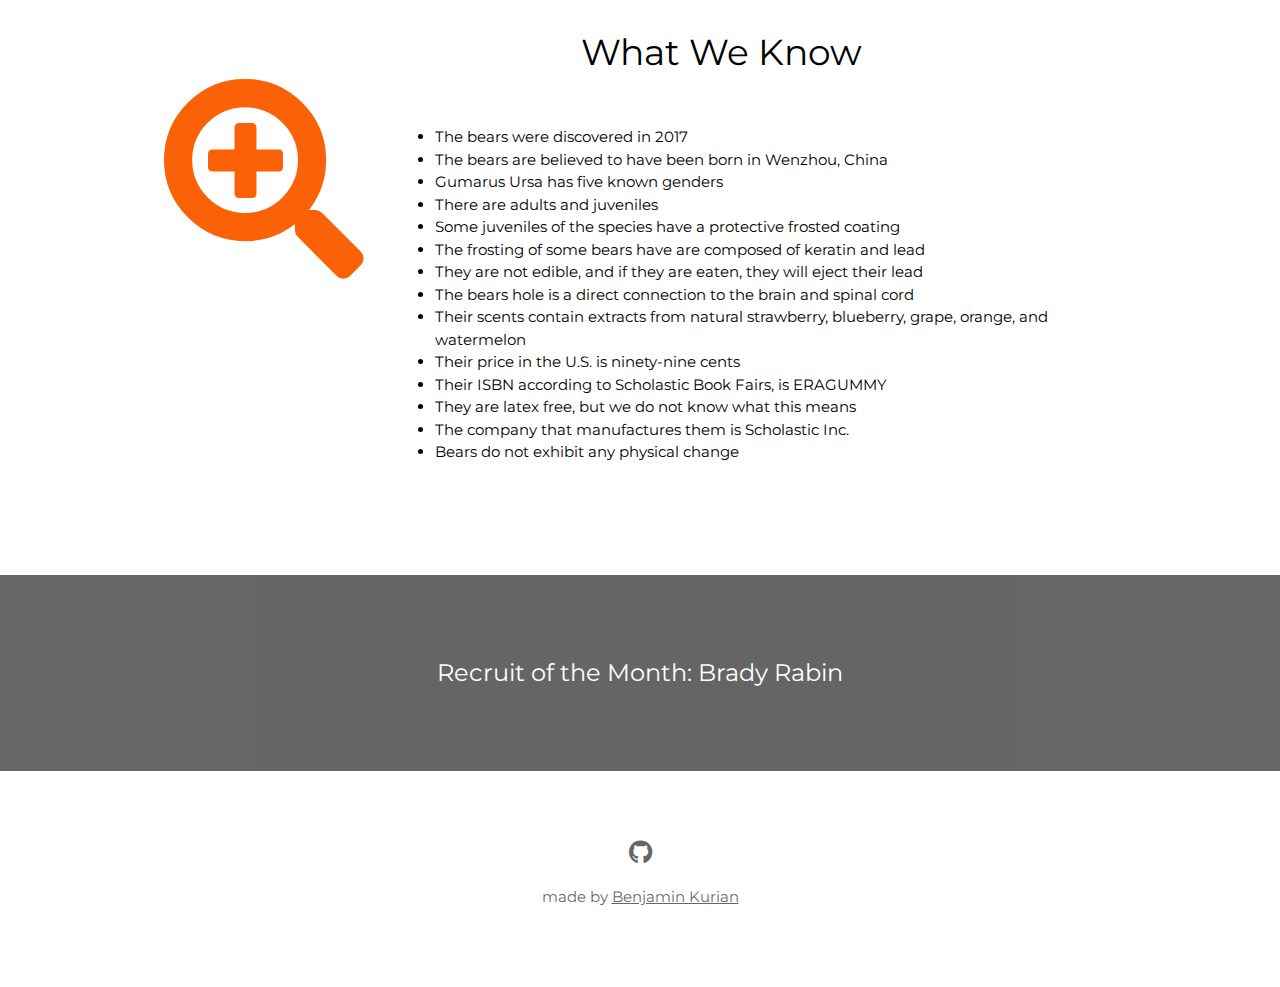
==== commit 76e109bd: "fixed size of login icon" ====
--- a/index.html
+++ b/index.html
@@ -33,7 +33,7 @@
   <div class="w3-right">
 
     <a href="/assets/login.html" class="w3-bar-item w3-button w3-hide-small w3-padding-large">Login
-      <i class="fas fa-sign-in-alt" style="color: white; font-size: 1.35rem; padding:3px 6px!important"></i>
+      <i class="fas fa-sign-in-alt" style="color: white; padding:3px 6px!important"></i>
     </a>  
   </div>
   </div>
--- a/assets/style.css
+++ b/assets/style.css
@@ -138,4 +138,8 @@
 
   button {
     border-radius: 4px;
+  }
+  
+  .fa-sign-in-alt {
+    font-size: 1.25rem;
   }